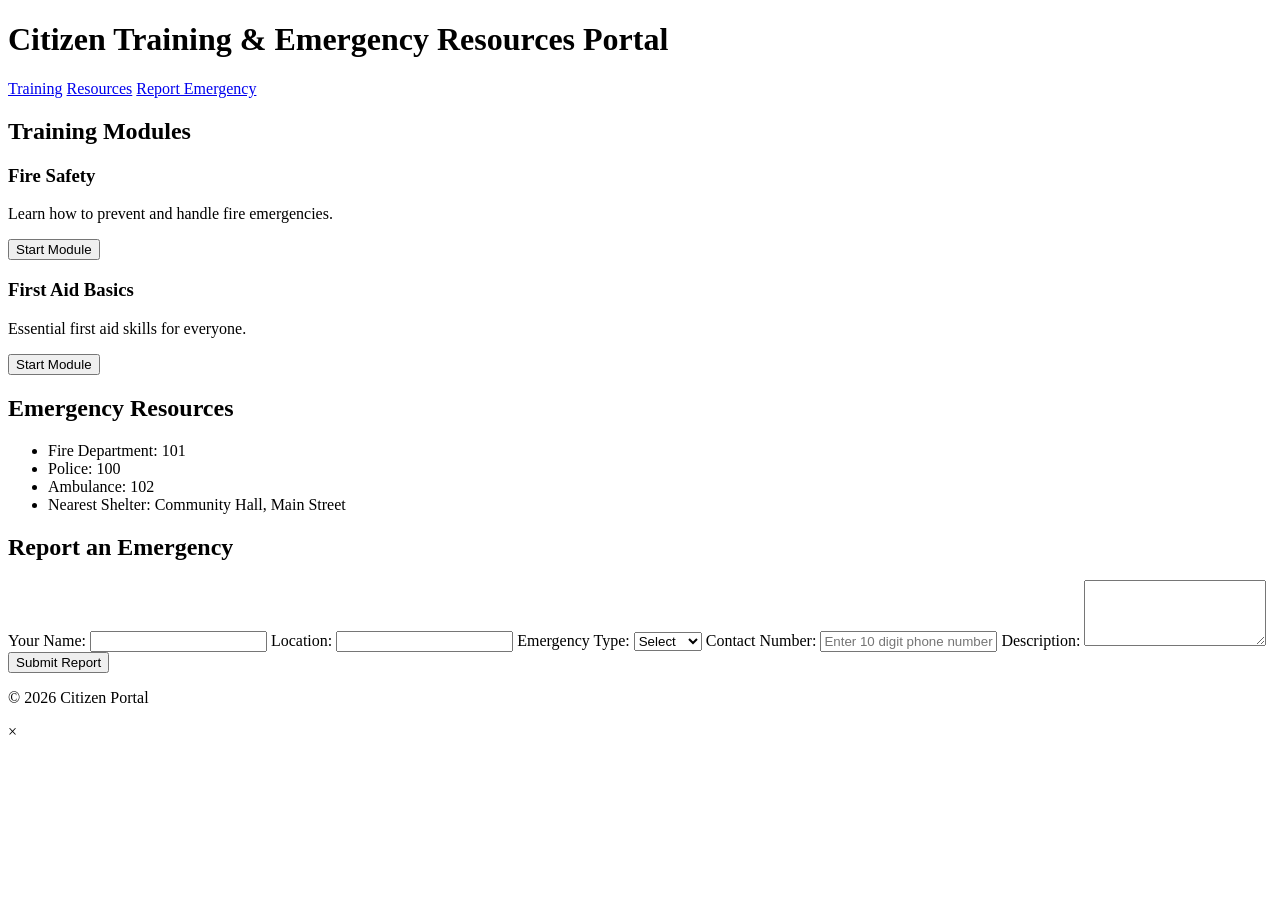
==== index.html @ 33eb18ae "Create index.html for Citizen Portal Initial creation of the Citizen Training & Emergency Portal HTM" ====
<!DOCTYPE html>
<html lang="en">
<head>
    <meta charset="UTF-8">
    <meta name="viewport" content="width=device-width, initial-scale=1.0">
    <title>Citizen Training & Emergency Portal</title>
    <link rel="stylesheet" href="style.css">
<script src="script.js"></script>
</head>
<body>
 
<header>
        <h1>Citizen Training & Emergency Resources Portal</h1>
        <nav>
            <a href="training.html">Training</a>
            <a href="#resources">Resources</a>
            <a href="#report">Report Emergency</a>
        </nav>
    </header>
 
    <main>
        <div id="trainingContent" style="display:none; margin-top:20px; padding:15px; border:1px solid #0066cc; border-radius:6px; background-color:#e6f0ff;">
    <h3 id="trainingTitle"></h3>
    <div id="trainingText"></div>
    <button onclick="closeTraining()" style="margin-top:10px;">Close</button>
</div>
        <!-- Training Section -->
        <section id="training">
            <h1>Training Modules</h1>
            <div class="module" data-title="Fire Safety">
                <h3>Fire Safety</h3>
                <p>Learn how to prevent and handle fire emergencies.</p>
                <button onclick="startTraining('Fire Safety')">Start Module</button>
            </div>
            <div class="module" data-title="First Aid Basics">
                <h3>First Aid Basics</h3>
                <p>Essential first aid skills for everyone.</p>
                <button onclick="startTraining('First Aid Basics')">Start Module</button>
            </div>
        </section>
 
        <!-- Resources Section -->
        <section id="resources">
            <h2>Emergency Resources</h2>
            <ul>
                <li>Fire Department: 101</li>
                <li>Police: 100</li>
                <li>Ambulance: 102</li>
                <li>Nearest Shelter: Community Hall, Main Street</li>
            </ul>
        </section>
 
        <!-- Report Emergency Section -->
        <section id="report">
            <h2>Report an Emergency</h2>
            <form id="reportForm">
                <label for="name">Your Name:</label>
                <input type="text" id="name" required>
               
                <label for="location">Location:</label>
                <input type="text" id="location" required>
 
                <label for="emergencyType">Emergency Type:</label>
                <select id="emergencyType" required>
                    <option value="">Select</option>
                    <option value="Fire">Fire</option>
                    <option value="Medical">Medical</option>
                    <option value="Flood">Flood</option>
                    <option value="Other">Other</option>
                </select>

                <label for="contact">Contact Number:</label>
<input 
type="tel" 
id="contact" 
required 
placeholder="Enter 10 digit phone number"
pattern="[0-9]{10}"
maxlength="10"
title="Please enter exactly 10 digits"> 
                <label for="description">Description:</label>
                <textarea id="description" rows="4" required></textarea>
 
                <button type="submit">Submit Report</button>
            </form>
            <div id="reportMessage"></div>
        </section>
    </main>
 
    <footer>
        <p>&copy; 2026 Citizen Portal</p>
    </footer>
 
    <script src="script.js"></script>
    <!-- Custom Popup Modal -->
<div id="popupModal" class="popup-modal">
    <div class="popup-content">
        <span id="popupClose" class="popup-close">&times;</span>
        <p id="popupMessage"></p>
    </div>
</div>
<div id="customPopup" style="display:none; position: fixed; top: 0; left: 0; width:100vw; height:100vh; background: rgba(0,0,0,0.4); 
    justify-content: center; align-items: center; z-index: 9999;">
  <div style="background: white; padding: 20px; border-radius: 8px; max-width: 300px; text-align: center; box-shadow: 0 0 10px #000;">
    <p style="font-size: 16px; margin-bottom: 20px;">✅ Your report has been submitted successfully!</p>
    <button onclick="closePopup()" style="padding: 8px 15px; background:#0066cc; color:#fff; border:none; border-radius: 4px; cursor:pointer;">OK</button>
  </div>
</div>
</body>
</html>
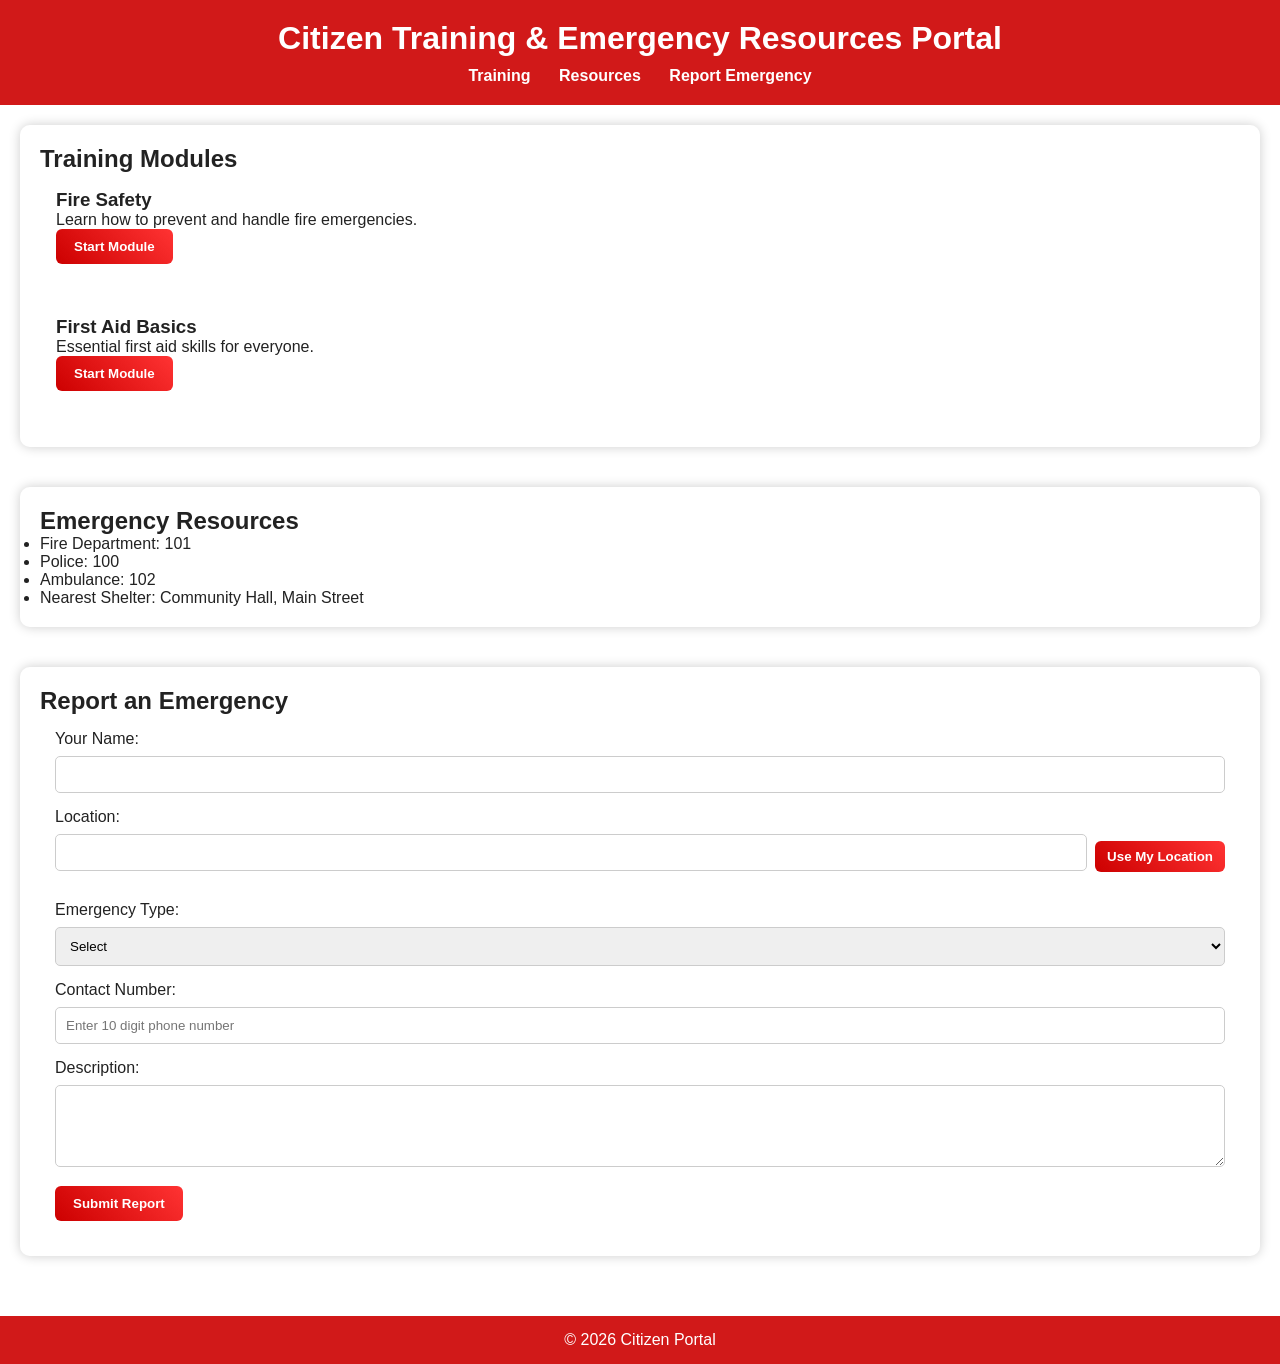
==== commit bc7016b6: "Update index.html" ====
--- a/index.html
+++ b/index.html
@@ -57,8 +57,11 @@
                 <label for="name">Your Name:</label>
                 <input type="text" id="name" required>
                
-                <label for="location">Location:</label>
-                <input type="text" id="location" required>
+             <label for="location">Location:</label>
+<div style="display: flex; gap: 8px; align-items: center; margin-bottom: 15px;">
+  <input type="text" id="location" required style="flex: 1;">
+  <button type="button" onclick="getLocation()" style="padding: 8px 12px; cursor: pointer;">Use My Location</button>
+</div>
  
                 <label for="emergencyType">Emergency Type:</label>
                 <select id="emergencyType" required>
--- a/style.css
+++ b/style.css
@@ -0,0 +1,184 @@
+/* Reset default styles */
+* {
+    margin: 0;
+    padding: 0;
+    box-sizing: border-box;
+}
+
+/* Body Background Image */
+body {
+    font-family: Arial, sans-serif;
+    color: #222;
+    background: url('https://i.natgeofe.com/n/79dd0b3b-0038-4d3c-a947-a8e3a0ecb9d5/52801.jpg') no-repeat center center/cover;
+    min-height: 100vh;
+}
+
+/* Header */
+header {
+    background: rgba(204,0,0,0.9);
+    color: white;
+    padding: 20px;
+    text-align: center;
+}
+
+header h1 {
+    margin-bottom: 10px;
+}
+
+/* Navigation */
+header nav a {
+    color: white;
+    margin: 0 12px;
+    text-decoration: none;
+    font-weight: bold;
+}
+
+header nav a:hover {
+    text-decoration: underline;
+}
+
+/* Main layout */
+main {
+    padding: 20px;
+}
+
+/* Transparent sections */
+section {
+    margin-bottom: 40px;
+    padding: 20px;
+    background: rgba(255,255,255,0.35); /* very transparent */
+    backdrop-filter: blur(1px);
+    border-radius: 10px;
+    box-shadow: 0 0 12px rgba(0,0,0,0.2);
+}
+
+/* Training modules */
+.module {
+    margin-bottom: 20px;
+    padding: 15px;
+    border-radius: 8px;
+    border: 1px solid rgba(255,255,255,0.5);
+    background: rgba(255,255,255,0.2); /* transparent */
+}
+
+/* Buttons */
+button {
+    background: linear-gradient(45deg,#cc0000,#ff3333);
+    color: white;
+    border: none;
+    padding: 10px 18px;
+    cursor: pointer;
+    border-radius: 6px;
+    font-weight: bold;
+    transition: 0.3s;
+}
+
+button:hover {
+    transform: scale(1.05);
+    background: linear-gradient(45deg,#990000,#cc0000);
+}
+
+/* Form styling */
+form {
+    background: rgba(255,255,255,0.2);
+    padding: 15px;
+    border-radius: 8px;
+}
+
+form input,
+form select,
+form textarea {
+    width: 100%;
+    padding: 10px;
+    margin: 8px 0 15px 0;
+    border-radius: 5px;
+    border: 1px solid #ccc;
+}
+
+/* Footer */
+footer {
+    text-align: center;
+    padding: 15px;
+    background: rgba(204,0,0,0.9);
+    color: white;
+}
+
+/* Popup Modal */
+.popup-modal {
+    display: none;
+    position: fixed;
+    z-index: 1000;
+    left: 0;
+    top: 0;
+    width: 100%;
+    height: 100%;
+}
+
+/* Popup content */
+.popup-content {
+    background-color: white;
+    margin: 15% auto;
+    padding: 20px;
+    border: 2px solid #cc0000;
+    border-radius: 10px;
+    width: 90%;
+    max-width: 400px;
+    text-align: center;
+}
+
+/* Popup close button */
+.popup-close {
+    color: #cc0000;
+    float: right;
+    font-size: 24px;
+    font-weight: bold;
+    cursor: pointer;
+}
+
+.popup-close:hover {
+    color: #004999;
+}
+
+/* Custom popup */
+#customPopup {
+    display: none;
+    position: fixed;
+    top: 0;
+    left: 0;
+    width:100vw;
+    height:100vh;
+    background: rgba(0,0,0,0.5);
+    justify-content: center;
+    align-items: center;
+    z-index: 9999;
+}
+
+#customPopup div {
+    background: #a6f3f5;
+    padding: 20px;
+    border-radius: 10px;
+    max-width: 320px;
+    text-align: center;
+    box-shadow: 0 0 15px black;
+}
+
+/* Responsive design */
+@media (max-width: 768px) {
+
+    header h1 {
+        font-size: 1.5rem;
+    }
+
+    header nav a {
+        display: block;
+        margin: 6px 0;
+    }
+
+    section {
+        padding: 15px;
+    }
+
+    button {
+        width: 100%;
+    }
+}
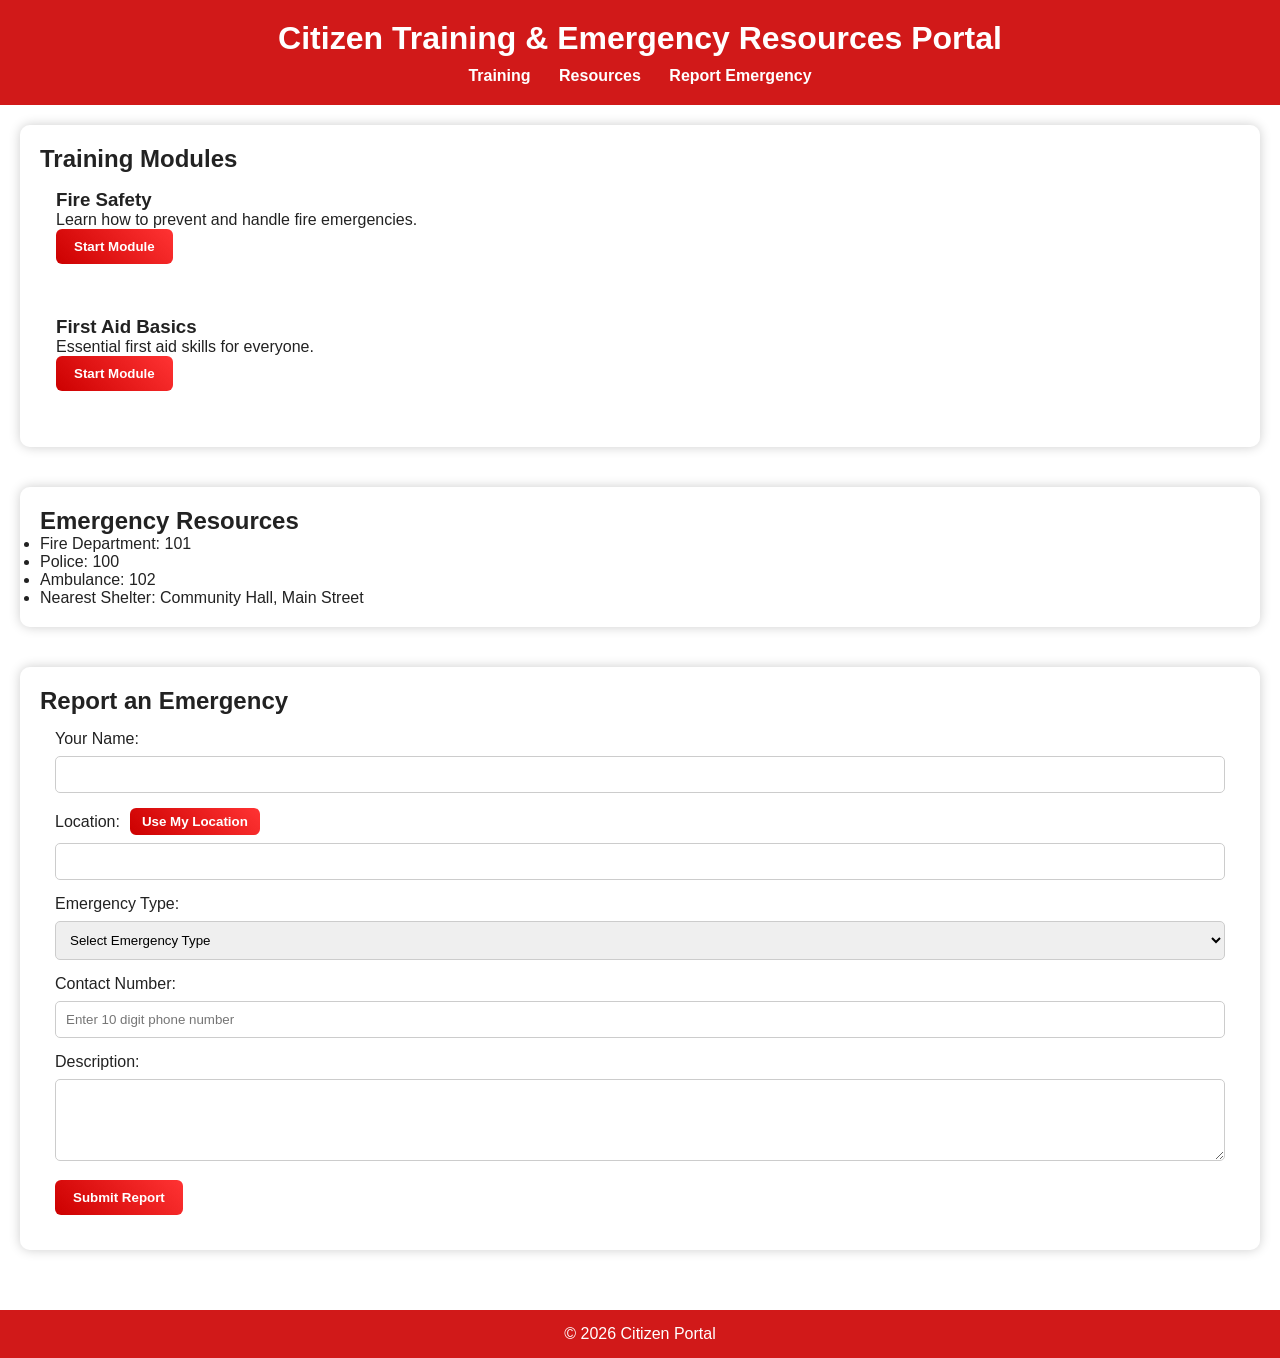
==== commit ae69bb6d: "Refactor location input and emergency type options" ====
--- a/index.html
+++ b/index.html
@@ -57,20 +57,52 @@
                 <label for="name">Your Name:</label>
                 <input type="text" id="name" required>
                
-             <label for="location">Location:</label>
-<div style="display: flex; gap: 8px; align-items: center; margin-bottom: 15px;">
-  <input type="text" id="location" required style="flex: 1;">
-  <button type="button" onclick="getLocation()" style="padding: 8px 12px; cursor: pointer;">Use My Location</button>
-</div>
+            <label for="location" style="display:flex; align-items:center; gap:10px;">
+  Location:
+  <button type="button" onclick="getLocation()" style="padding:6px 12px; cursor:pointer;">
+    Use My Location
+  </button>
+</label>
+
+<input type="text" id="location" required style="margin-bottom:15px;">
  
                 <label for="emergencyType">Emergency Type:</label>
                 <select id="emergencyType" required>
-                    <option value="">Select</option>
-                    <option value="Fire">Fire</option>
-                    <option value="Medical">Medical</option>
-                    <option value="Flood">Flood</option>
-                    <option value="Other">Other</option>
-                </select>
+    <option value="">Select Emergency Type</option>
+
+    <option value="Fire">Fire</option>
+    <option value="Forest Fire">Forest Fire</option>
+    <option value="Gas Leak">Gas Leak</option>
+    <option value="Explosion">Explosion</option>
+
+    <option value="Medical Emergency">Medical Emergency</option>
+    <option value="Heart Attack">Heart Attack</option>
+    <option value="Injury">Serious Injury</option>
+    <option value="Poisoning">Poisoning</option>
+
+    <option value="Flood">Flood</option>
+    <option value="Earthquake">Earthquake</option>
+    <option value="Cyclone">Cyclone / Storm</option>
+    <option value="Landslide">Landslide</option>
+    <option value="Tsunami">Tsunami</option>
+    <option value="Drought">Drought</option>
+
+    <option value="Road Accident">Road Accident</option>
+    <option value="Train Accident">Train Accident</option>
+    <option value="Aircraft Accident">Aircraft Accident</option>
+
+    <option value="Building Collapse">Building Collapse</option>
+    <option value="Bridge Collapse">Bridge Collapse</option>
+
+    <option value="Power Failure">Power Failure</option>
+    <option value="Water Supply Issue">Water Supply Issue</option>
+
+    <option value="Animal Attack">Animal Attack</option>
+    <option value="Missing Person">Missing Person</option>
+    <option value="Crime / Theft">Crime / Theft</option>
+
+    <option value="Other">Other</option>
+</select>
 
                 <label for="contact">Contact Number:</label>
 <input 
--- a/style.css
+++ b/style.css
@@ -182,3 +182,5 @@
         width: 100%;
     }
 }
+
+
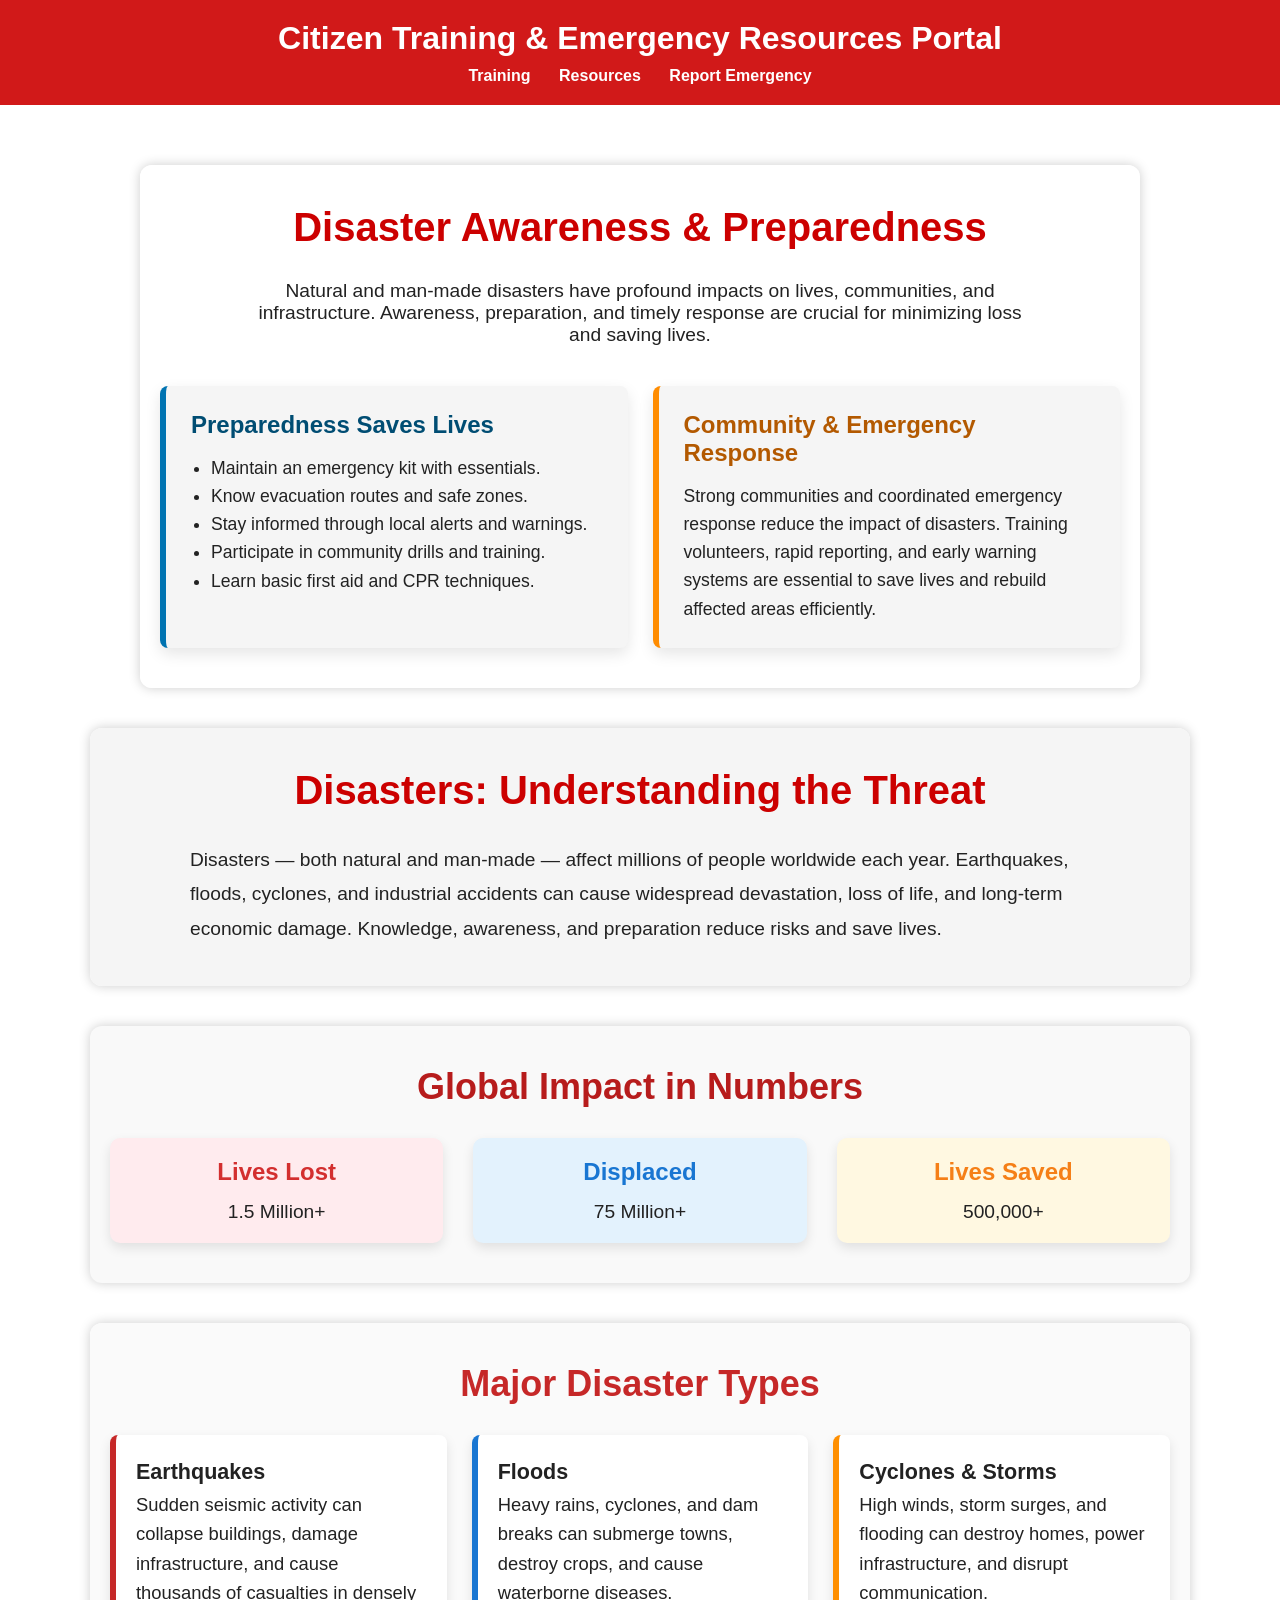
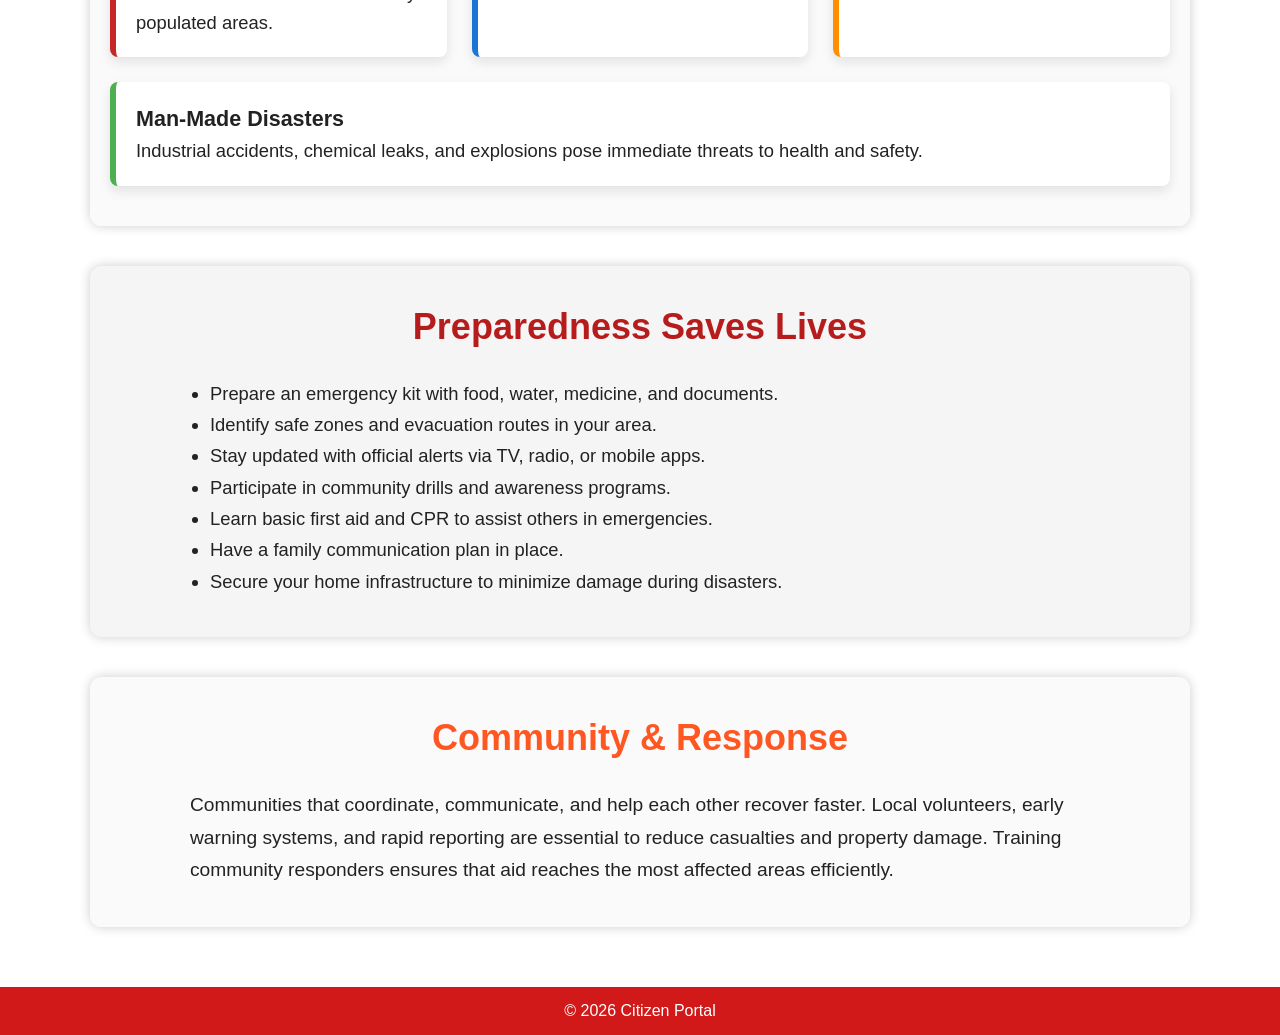
==== commit 466aab90: "Update index.html" ====
--- a/index.html
+++ b/index.html
@@ -13,9 +13,8 @@
         <h1>Citizen Training & Emergency Resources Portal</h1>
         <nav>
             <a href="training.html">Training</a>
-            <a href="#resources">Resources</a>
-            <a href="#report">Report Emergency</a>
-        </nav>
+            <a href="resources.html">Resources</a>
+            <a href="reportemergency.html">Report Emergency</a>        </nav>
     </header>
  
     <main>
@@ -24,102 +23,121 @@
     <div id="trainingText"></div>
     <button onclick="closeTraining()" style="margin-top:10px;">Close</button>
 </div>
-        <!-- Training Section -->
-        <section id="training">
-            <h1>Training Modules</h1>
-            <div class="module" data-title="Fire Safety">
-                <h3>Fire Safety</h3>
-                <p>Learn how to prevent and handle fire emergencies.</p>
-                <button onclick="startTraining('Fire Safety')">Start Module</button>
-            </div>
-            <div class="module" data-title="First Aid Basics">
-                <h3>First Aid Basics</h3>
-                <p>Essential first aid skills for everyone.</p>
-                <button onclick="startTraining('First Aid Basics')">Start Module</button>
-            </div>
-        </section>
- 
-        <!-- Resources Section -->
-        <section id="resources">
-            <h2>Emergency Resources</h2>
-            <ul>
-                <li>Fire Department: 101</li>
-                <li>Police: 100</li>
-                <li>Ambulance: 102</li>
-                <li>Nearest Shelter: Community Hall, Main Street</li>
-            </ul>
-        </section>
- 
-        <!-- Report Emergency Section -->
-        <section id="report">
-            <h2>Report an Emergency</h2>
-            <form id="reportForm">
-                <label for="name">Your Name:</label>
-                <input type="text" id="name" required>
-               
-            <label for="location" style="display:flex; align-items:center; gap:10px;">
-  Location:
-  <button type="button" onclick="getLocation()" style="padding:6px 12px; cursor:pointer;">
-    Use My Location
-  </button>
-</label>
+    <section style="background: rgba(255, 255, 255, 0.9); padding: 40px 20px; margin: 40px auto; max-width: 1000px; border-radius: 12px; font-family: 'Segoe UI', Tahoma, Geneva, Verdana, sans-serif; color: #222;">
+  <h2 style="text-align: center; color: #cc0000; font-size: 2.5rem; margin-bottom: 30px;">Disaster Awareness & Preparedness</h2>
+  <p style="text-align: center; font-size: 1.2rem; max-width: 800px; margin: 0 auto 40px;">
+    Natural and man-made disasters have profound impacts on lives, communities, and infrastructure. Awareness, preparation, and timely response are crucial for minimizing loss and saving lives.
+  </p>
 
-<input type="text" id="location" required style="margin-bottom:15px;">
- 
-                <label for="emergencyType">Emergency Type:</label>
-                <select id="emergencyType" required>
-    <option value="">Select Emergency Type</option>
+  <div style="display: flex; flex-wrap: wrap; justify-content: center; gap: 25px;">
 
-    <option value="Fire">Fire</option>
-    <option value="Forest Fire">Forest Fire</option>
-    <option value="Gas Leak">Gas Leak</option>
-    <option value="Explosion">Explosion</option>
+    <!-- Disaster Impact Box -->
+   
 
-    <option value="Medical Emergency">Medical Emergency</option>
-    <option value="Heart Attack">Heart Attack</option>
-    <option value="Injury">Serious Injury</option>
-    <option value="Poisoning">Poisoning</option>
+    <!-- Preparedness Box -->
+    <div style="flex: 1 1 300px; min-width: 280px; background: #f5f5f5; border-left: 6px solid #0073b1; padding: 25px; border-radius: 8px; box-shadow: 0 6px 15px rgba(0,0,0,0.1); transition: transform 0.3s ease;">
+      <h3 style="font-size: 1.5rem; color: #004d73; margin-bottom: 15px;">Preparedness Saves Lives</h3>
+      <ul style="font-size: 1.1rem; line-height: 1.6; padding-left: 20px;">
+        <li>Maintain an emergency kit with essentials.</li>
+        <li>Know evacuation routes and safe zones.</li>
+        <li>Stay informed through local alerts and warnings.</li>
+        <li>Participate in community drills and training.</li>
+        <li>Learn basic first aid and CPR techniques.</li>
+      </ul>
+    </div>
 
-    <option value="Flood">Flood</option>
-    <option value="Earthquake">Earthquake</option>
-    <option value="Cyclone">Cyclone / Storm</option>
-    <option value="Landslide">Landslide</option>
-    <option value="Tsunami">Tsunami</option>
-    <option value="Drought">Drought</option>
+    <!-- Community & Response Box -->
+    <div style="flex: 1 1 300px; min-width: 280px; background: #f5f5f5; border-left: 6px solid #ff8c00; padding: 25px; border-radius: 8px; box-shadow: 0 6px 15px rgba(0,0,0,0.1); transition: transform 0.3s ease;">
+      <h3 style="font-size: 1.5rem; color: #b35900; margin-bottom: 15px;">Community & Emergency Response</h3>
+      <p style="font-size: 1.1rem; line-height: 1.6;">
+        Strong communities and coordinated emergency response reduce the impact of disasters. Training volunteers, rapid reporting, and early warning systems are essential to save lives and rebuild affected areas efficiently.
+      </p>
+    </div>
 
-    <option value="Road Accident">Road Accident</option>
-    <option value="Train Accident">Train Accident</option>
-    <option value="Aircraft Accident">Aircraft Accident</option>
+  </div>
+</section>
 
-    <option value="Building Collapse">Building Collapse</option>
-    <option value="Bridge Collapse">Bridge Collapse</option>
+<style>
+  section div:hover {
+    transform: translateY(-5px) scale(1.02);
+  }
 
-    <option value="Power Failure">Power Failure</option>
-    <option value="Water Supply Issue">Water Supply Issue</option>
+  /* Serious fade-up animation */
+  @keyframes seriousFadeUp {
+    0% { opacity: 0; transform: translateY(20px); }
+    100% { opacity: 1; transform: translateY(0); }
+  }
+  section {
+    animation: seriousFadeUp 1s ease forwards;
+  }
+</style>
+<section style="background: rgba(245,245,245,0.95); padding: 40px 20px; margin: 40px auto; max-width: 1100px; border-radius: 12px;">
+  <h2 style="color:#cc0000; font-size:2.5rem; text-align:center; margin-bottom:30px;">Disasters: Understanding the Threat</h2>
+  <p style="font-size:1.2rem; line-height:1.8; max-width:900px; margin:0 auto;">
+    Disasters — both natural and man-made — affect millions of people worldwide each year. Earthquakes, floods, cyclones, and industrial accidents can cause widespread devastation, loss of life, and long-term economic damage. Knowledge, awareness, and preparation reduce risks and save lives.
+  </p>
+</section><section style="background: #f9f9f9; padding:40px 20px; margin:40px auto; max-width:1100px; border-radius:12px;">
+  <h2 style="color:#b71c1c; text-align:center; font-size:2.25rem; margin-bottom:30px;">Global Impact in Numbers</h2>
+  <div style="display:flex; flex-wrap:wrap; justify-content:space-around; gap:30px; text-align:center;">
 
-    <option value="Animal Attack">Animal Attack</option>
-    <option value="Missing Person">Missing Person</option>
-    <option value="Crime / Theft">Crime / Theft</option>
+    <div style="flex:1 1 250px; min-width:200px; padding:20px; border-radius:10px; background:#ffebee; box-shadow:0 5px 12px rgba(0,0,0,0.1);">
+      <h3 style="color:#d32f2f; font-size:1.5rem; margin-bottom:15px;">Lives Lost</h3>
+      <p style="font-size:1.2rem;">1.5 Million+</p>
+    </div>
 
-    <option value="Other">Other</option>
-</select>
+    <div style="flex:1 1 250px; min-width:200px; padding:20px; border-radius:10px; background:#e3f2fd; box-shadow:0 5px 12px rgba(0,0,0,0.1);">
+      <h3 style="color:#1976d2; font-size:1.5rem; margin-bottom:15px;">Displaced</h3>
+      <p style="font-size:1.2rem;">75 Million+</p>
+    </div>
 
-                <label for="contact">Contact Number:</label>
-<input 
-type="tel" 
-id="contact" 
-required 
-placeholder="Enter 10 digit phone number"
-pattern="[0-9]{10}"
-maxlength="10"
-title="Please enter exactly 10 digits"> 
-                <label for="description">Description:</label>
-                <textarea id="description" rows="4" required></textarea>
- 
-                <button type="submit">Submit Report</button>
-            </form>
-            <div id="reportMessage"></div>
-        </section>
+    <div style="flex:1 1 250px; min-width:200px; padding:20px; border-radius:10px; background:#fff8e1; box-shadow:0 5px 12px rgba(0,0,0,0.1);">
+      <h3 style="color:#f57f17; font-size:1.5rem; margin-bottom:15px;">Lives Saved</h3>
+      <p style="font-size:1.2rem;">500,000+</p>
+    </div>
+
+  </div>
+</section><section style="background: rgba(250,250,250,0.95); padding:40px 20px; margin:40px auto; max-width:1100px; border-radius:12px;">
+  <h2 style="color:#c62828; text-align:center; font-size:2.25rem; margin-bottom:30px;">Major Disaster Types</h2>
+  <div style="display:flex; flex-wrap:wrap; gap:25px; justify-content:center; font-size:1.15rem; line-height:1.6;">
+
+    <div style="flex:1 1 280px; min-width:250px; padding:20px; border-left:6px solid #c62828; background:#fff; border-radius:8px; box-shadow:0 5px 12px rgba(0,0,0,0.1);">
+      <h3>Earthquakes</h3>
+      <p>Sudden seismic activity can collapse buildings, damage infrastructure, and cause thousands of casualties in densely populated areas.</p>
+    </div>
+
+    <div style="flex:1 1 280px; min-width:250px; padding:20px; border-left:6px solid #1976d2; background:#fff; border-radius:8px; box-shadow:0 5px 12px rgba(0,0,0,0.1);">
+      <h3>Floods</h3>
+      <p>Heavy rains, cyclones, and dam breaks can submerge towns, destroy crops, and cause waterborne diseases.</p>
+    </div>
+
+    <div style="flex:1 1 280px; min-width:250px; padding:20px; border-left:6px solid #ff8f00; background:#fff; border-radius:8px; box-shadow:0 5px 12px rgba(0,0,0,0.1);">
+      <h3>Cyclones & Storms</h3>
+      <p>High winds, storm surges, and flooding can destroy homes, power infrastructure, and disrupt communication.</p>
+    </div>
+
+    <div style="flex:1 1 280px; min-width:250px; padding:20px; border-left:6px solid #4caf50; background:#fff; border-radius:8px; box-shadow:0 5px 12px rgba(0,0,0,0.1);">
+      <h3>Man-Made Disasters</h3>
+      <p>Industrial accidents, chemical leaks, and explosions pose immediate threats to health and safety.</p>
+    </div>
+
+  </div>
+</section><section style="background:#f5f5f5; padding:40px 20px; margin:40px auto; max-width:1100px; border-radius:12px;">
+  <h2 style="color:#b71c1c; text-align:center; font-size:2.25rem; margin-bottom:30px;">Preparedness Saves Lives</h2>
+  <ul style="max-width:900px; margin:0 auto; font-size:1.15rem; line-height:1.7; padding-left: 20px;">
+    <li>Prepare an emergency kit with food, water, medicine, and documents.</li>
+    <li>Identify safe zones and evacuation routes in your area.</li>
+    <li>Stay updated with official alerts via TV, radio, or mobile apps.</li>
+    <li>Participate in community drills and awareness programs.</li>
+    <li>Learn basic first aid and CPR to assist others in emergencies.</li>
+    <li>Have a family communication plan in place.</li>
+    <li>Secure your home infrastructure to minimize damage during disasters.</li>
+  </ul>
+</section><section style="background: rgba(250,250,250,0.95); padding:40px 20px; margin:40px auto; max-width:1100px; border-radius:12px;">
+  <h2 style="color:#ff5722; text-align:center; font-size:2.25rem; margin-bottom:30px;">Community & Response</h2>
+  <p style="font-size:1.2rem; line-height:1.7; max-width:900px; margin:0 auto;">
+    Communities that coordinate, communicate, and help each other recover faster. Local volunteers, early warning systems, and rapid reporting are essential to reduce casualties and property damage. Training community responders ensures that aid reaches the most affected areas efficiently.
+  </p>
+</section>
     </main>
  
     <footer>
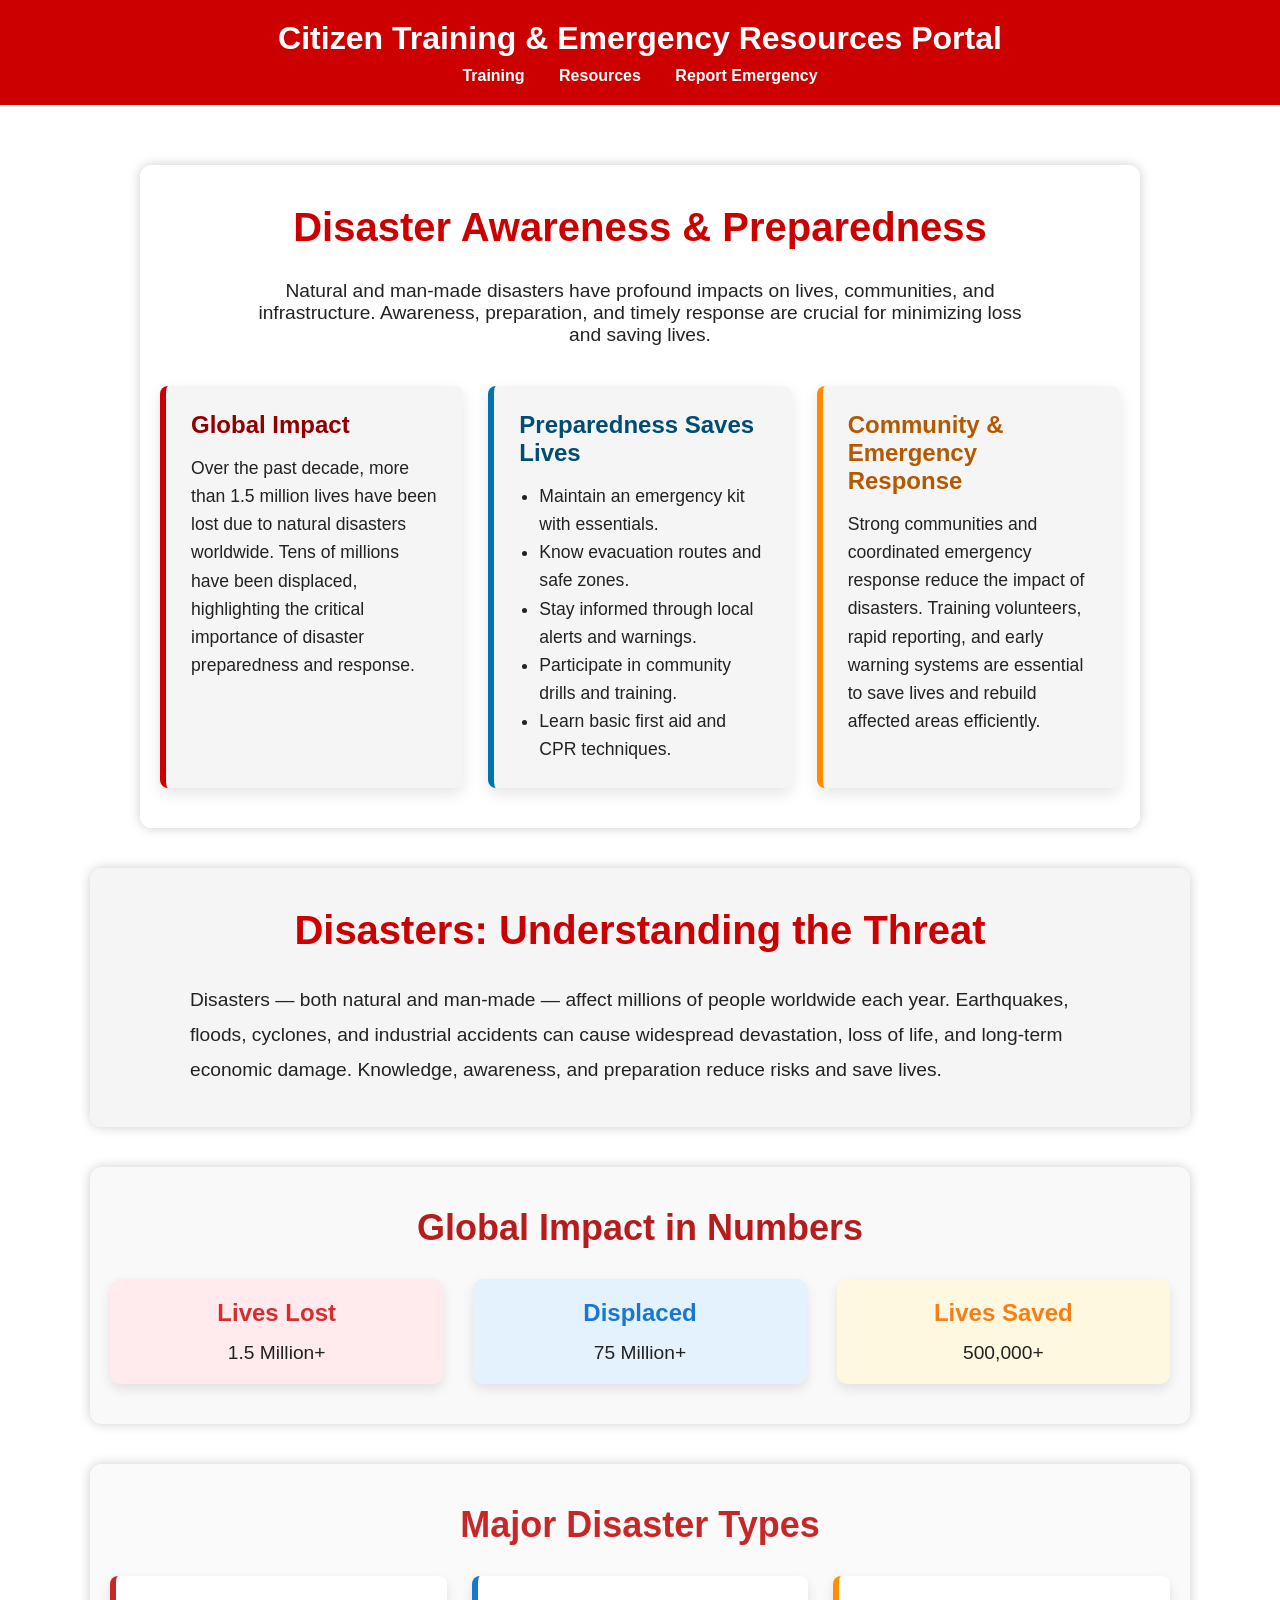
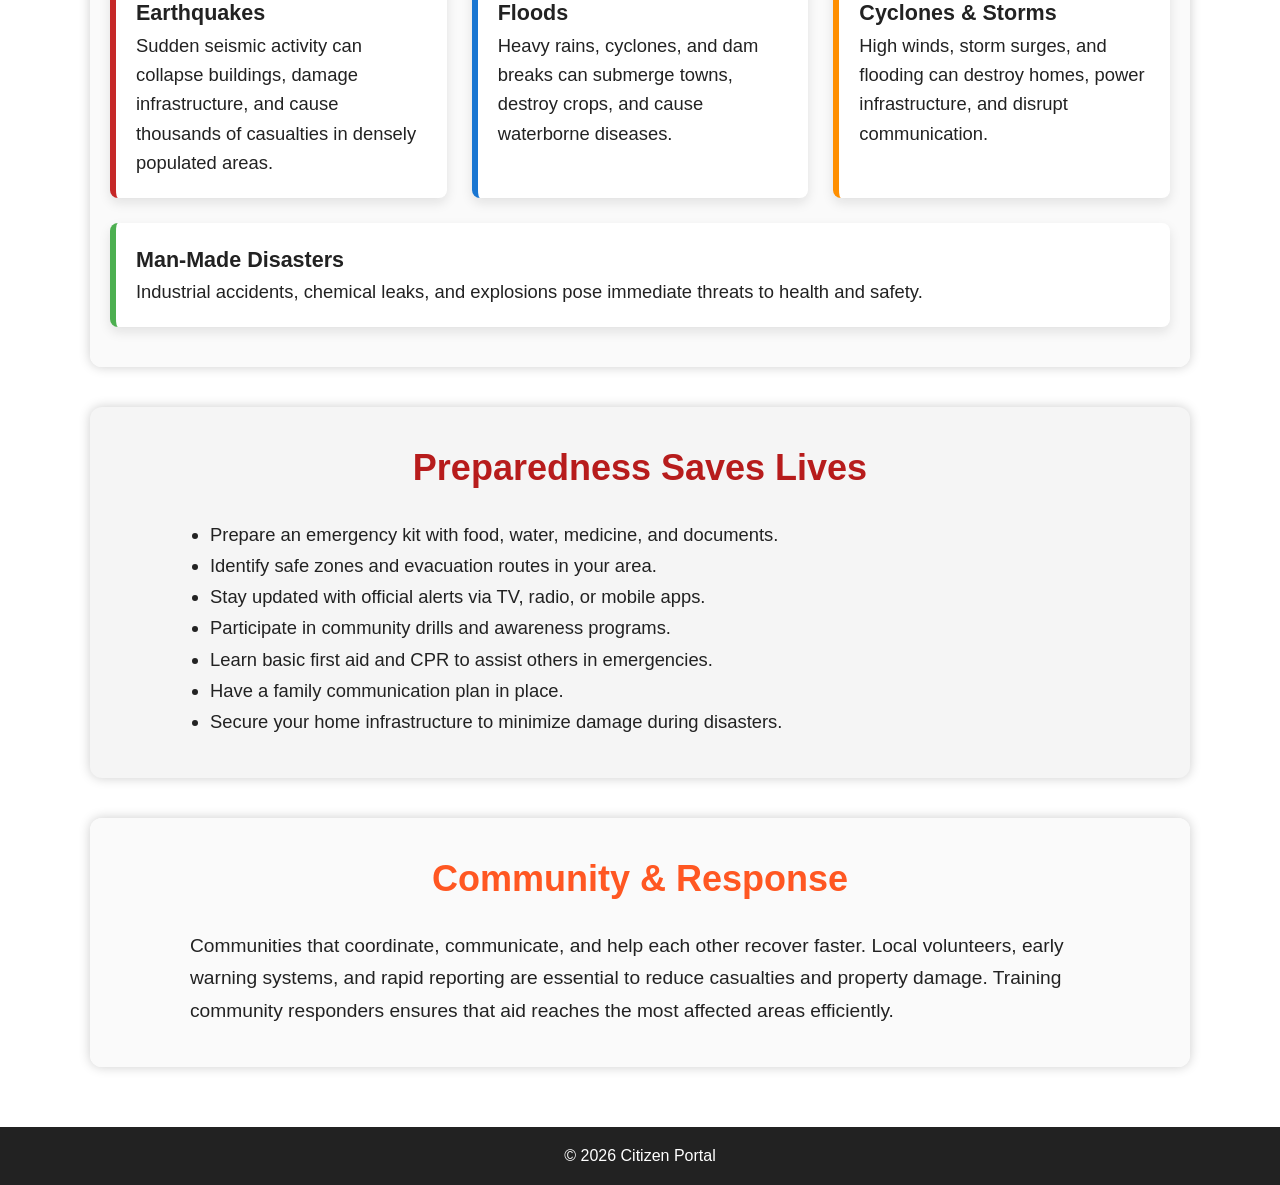
==== commit bf15192a: "Refactor index.html for improved structure and styles" ====
--- a/index.html
+++ b/index.html
@@ -1,163 +1,166 @@
 <!DOCTYPE html>
 <html lang="en">
 <head>
-    <meta charset="UTF-8">
-    <meta name="viewport" content="width=device-width, initial-scale=1.0">
-    <title>Citizen Training & Emergency Portal</title>
-    <link rel="stylesheet" href="style.css">
-<script src="script.js"></script>
+<meta charset="UTF-8">
+<meta name="viewport" content="width=device-width, initial-scale=1.0">
+<title>Citizen Training & Emergency Portal</title>
+<link rel="stylesheet" href="style.css">
+<style>
+/* Hover effect for boxes */
+section div:hover {
+    transform: translateY(-5px) scale(1.02);
+}
+
+/* Fade-up animation */
+@keyframes seriousFadeUp {
+    0% { opacity: 0; transform: translateY(20px); }
+    100% { opacity: 1; transform: translateY(0); }
+}
+
+section {
+    animation: seriousFadeUp 1s ease forwards;
+}
+</style>
 </head>
 <body>
- 
-<header>
-        <h1>Citizen Training & Emergency Resources Portal</h1>
-        <nav>
-            <a href="training.html">Training</a>
-            <a href="resources.html">Resources</a>
-            <a href="reportemergency.html">Report Emergency</a>        </nav>
-    </header>
- 
-    <main>
-        <div id="trainingContent" style="display:none; margin-top:20px; padding:15px; border:1px solid #0066cc; border-radius:6px; background-color:#e6f0ff;">
-    <h3 id="trainingTitle"></h3>
-    <div id="trainingText"></div>
-    <button onclick="closeTraining()" style="margin-top:10px;">Close</button>
+
+<header style="background:#cc0000; color:#fff; padding:20px 0; text-align:center;">    <h1>Citizen Training & Emergency Resources Portal</h1>
+    <nav style="margin-top:10px;">
+        <a href="training.html" style="color:#fff; margin:0 15px; text-decoration:none;">Training</a>
+        <a href="resources.html" style="color:#fff; margin:0 15px; text-decoration:none;">Resources</a>
+        <a href="reportemergency.html" style="color:#fff; margin:0 15px; text-decoration:none;">Report Emergency</a>
+    </nav>
+</header>
+
+<main>
+
+<!-- Disaster Awareness -->
+<section style="background: rgba(255, 255, 255, 0.9); padding:40px 20px; margin:40px auto; max-width:1000px; border-radius:12px;">
+<h2 style="text-align:center; color:#cc0000; font-size:2.5rem; margin-bottom:30px;">Disaster Awareness & Preparedness</h2>
+<p style="text-align:center; font-size:1.2rem; max-width:800px; margin:0 auto 40px;">
+Natural and man-made disasters have profound impacts on lives, communities, and infrastructure. Awareness, preparation, and timely response are crucial for minimizing loss and saving lives.
+</p>
+
+<div style="display:flex; flex-wrap:wrap; justify-content:center; gap:25px;">
+
+<!-- Global Impact Box -->
+<div style="flex:1 1 300px; min-width:280px; background:#f5f5f5; border-left:6px solid #cc0000; padding:25px; border-radius:8px; box-shadow:0 6px 15px rgba(0,0,0,0.1);">
+<h3 style="font-size:1.5rem; color:#900000; margin-bottom:15px;">Global Impact</h3>
+<p style="font-size:1.1rem; line-height:1.6;">
+Over the past decade, more than 1.5 million lives have been lost due to natural disasters worldwide. Tens of millions have been displaced, highlighting the critical importance of disaster preparedness and response.
+</p>
 </div>
-    <section style="background: rgba(255, 255, 255, 0.9); padding: 40px 20px; margin: 40px auto; max-width: 1000px; border-radius: 12px; font-family: 'Segoe UI', Tahoma, Geneva, Verdana, sans-serif; color: #222;">
-  <h2 style="text-align: center; color: #cc0000; font-size: 2.5rem; margin-bottom: 30px;">Disaster Awareness & Preparedness</h2>
-  <p style="text-align: center; font-size: 1.2rem; max-width: 800px; margin: 0 auto 40px;">
-    Natural and man-made disasters have profound impacts on lives, communities, and infrastructure. Awareness, preparation, and timely response are crucial for minimizing loss and saving lives.
-  </p>
 
-  <div style="display: flex; flex-wrap: wrap; justify-content: center; gap: 25px;">
+<!-- Preparedness Box -->
+<div style="flex:1 1 300px; min-width:280px; background:#f5f5f5; border-left:6px solid #0073b1; padding:25px; border-radius:8px; box-shadow:0 6px 15px rgba(0,0,0,0.1);">
+<h3 style="font-size:1.5rem; color:#004d73; margin-bottom:15px;">Preparedness Saves Lives</h3>
+<ul style="font-size:1.1rem; line-height:1.6; padding-left:20px;">
+<li>Maintain an emergency kit with essentials.</li>
+<li>Know evacuation routes and safe zones.</li>
+<li>Stay informed through local alerts and warnings.</li>
+<li>Participate in community drills and training.</li>
+<li>Learn basic first aid and CPR techniques.</li>
+</ul>
+</div>
 
-    <!-- Disaster Impact Box -->
-   
+<!-- Community & Response Box -->
+<div style="flex:1 1 300px; min-width:280px; background:#f5f5f5; border-left:6px solid #ff8c00; padding:25px; border-radius:8px; box-shadow:0 6px 15px rgba(0,0,0,0.1);">
+<h3 style="font-size:1.5rem; color:#b35900; margin-bottom:15px;">Community & Emergency Response</h3>
+<p style="font-size:1.1rem; line-height:1.6;">
+Strong communities and coordinated emergency response reduce the impact of disasters. Training volunteers, rapid reporting, and early warning systems are essential to save lives and rebuild affected areas efficiently.
+</p>
+</div>
 
-    <!-- Preparedness Box -->
-    <div style="flex: 1 1 300px; min-width: 280px; background: #f5f5f5; border-left: 6px solid #0073b1; padding: 25px; border-radius: 8px; box-shadow: 0 6px 15px rgba(0,0,0,0.1); transition: transform 0.3s ease;">
-      <h3 style="font-size: 1.5rem; color: #004d73; margin-bottom: 15px;">Preparedness Saves Lives</h3>
-      <ul style="font-size: 1.1rem; line-height: 1.6; padding-left: 20px;">
-        <li>Maintain an emergency kit with essentials.</li>
-        <li>Know evacuation routes and safe zones.</li>
-        <li>Stay informed through local alerts and warnings.</li>
-        <li>Participate in community drills and training.</li>
-        <li>Learn basic first aid and CPR techniques.</li>
-      </ul>
-    </div>
-
-    <!-- Community & Response Box -->
-    <div style="flex: 1 1 300px; min-width: 280px; background: #f5f5f5; border-left: 6px solid #ff8c00; padding: 25px; border-radius: 8px; box-shadow: 0 6px 15px rgba(0,0,0,0.1); transition: transform 0.3s ease;">
-      <h3 style="font-size: 1.5rem; color: #b35900; margin-bottom: 15px;">Community & Emergency Response</h3>
-      <p style="font-size: 1.1rem; line-height: 1.6;">
-        Strong communities and coordinated emergency response reduce the impact of disasters. Training volunteers, rapid reporting, and early warning systems are essential to save lives and rebuild affected areas efficiently.
-      </p>
-    </div>
-
-  </div>
+</div>
 </section>
 
-<style>
-  section div:hover {
-    transform: translateY(-5px) scale(1.02);
-  }
+<!-- Disasters Overview -->
+<section style="background: rgba(245,245,245,0.95); padding:40px 20px; margin:40px auto; max-width:1100px; border-radius:12px;">
+<h2 style="color:#cc0000; font-size:2.5rem; text-align:center; margin-bottom:30px;">Disasters: Understanding the Threat</h2>
+<p style="font-size:1.2rem; line-height:1.8; max-width:900px; margin:0 auto;">
+Disasters — both natural and man-made — affect millions of people worldwide each year. Earthquakes, floods, cyclones, and industrial accidents can cause widespread devastation, loss of life, and long-term economic damage. Knowledge, awareness, and preparation reduce risks and save lives.
+</p>
+</section>
 
-  /* Serious fade-up animation */
-  @keyframes seriousFadeUp {
-    0% { opacity: 0; transform: translateY(20px); }
-    100% { opacity: 1; transform: translateY(0); }
-  }
-  section {
-    animation: seriousFadeUp 1s ease forwards;
-  }
-</style>
-<section style="background: rgba(245,245,245,0.95); padding: 40px 20px; margin: 40px auto; max-width: 1100px; border-radius: 12px;">
-  <h2 style="color:#cc0000; font-size:2.5rem; text-align:center; margin-bottom:30px;">Disasters: Understanding the Threat</h2>
-  <p style="font-size:1.2rem; line-height:1.8; max-width:900px; margin:0 auto;">
-    Disasters — both natural and man-made — affect millions of people worldwide each year. Earthquakes, floods, cyclones, and industrial accidents can cause widespread devastation, loss of life, and long-term economic damage. Knowledge, awareness, and preparation reduce risks and save lives.
-  </p>
-</section><section style="background: #f9f9f9; padding:40px 20px; margin:40px auto; max-width:1100px; border-radius:12px;">
-  <h2 style="color:#b71c1c; text-align:center; font-size:2.25rem; margin-bottom:30px;">Global Impact in Numbers</h2>
-  <div style="display:flex; flex-wrap:wrap; justify-content:space-around; gap:30px; text-align:center;">
+<!-- Global Impact Numbers -->
+<section style="background:#f9f9f9; padding:40px 20px; margin:40px auto; max-width:1100px; border-radius:12px;">
+<h2 style="color:#b71c1c; text-align:center; font-size:2.25rem; margin-bottom:30px;">Global Impact in Numbers</h2>
+<div style="display:flex; flex-wrap:wrap; justify-content:space-around; gap:30px; text-align:center;">
 
-    <div style="flex:1 1 250px; min-width:200px; padding:20px; border-radius:10px; background:#ffebee; box-shadow:0 5px 12px rgba(0,0,0,0.1);">
-      <h3 style="color:#d32f2f; font-size:1.5rem; margin-bottom:15px;">Lives Lost</h3>
-      <p style="font-size:1.2rem;">1.5 Million+</p>
-    </div>
+<div style="flex:1 1 250px; min-width:200px; padding:20px; border-radius:10px; background:#ffebee; box-shadow:0 5px 12px rgba(0,0,0,0.1);">
+<h3 style="color:#d32f2f; font-size:1.5rem; margin-bottom:15px;">Lives Lost</h3>
+<p style="font-size:1.2rem;">1.5 Million+</p>
+</div>
 
-    <div style="flex:1 1 250px; min-width:200px; padding:20px; border-radius:10px; background:#e3f2fd; box-shadow:0 5px 12px rgba(0,0,0,0.1);">
-      <h3 style="color:#1976d2; font-size:1.5rem; margin-bottom:15px;">Displaced</h3>
-      <p style="font-size:1.2rem;">75 Million+</p>
-    </div>
+<div style="flex:1 1 250px; min-width:200px; padding:20px; border-radius:10px; background:#e3f2fd; box-shadow:0 5px 12px rgba(0,0,0,0.1);">
+<h3 style="color:#1976d2; font-size:1.5rem; margin-bottom:15px;">Displaced</h3>
+<p style="font-size:1.2rem;">75 Million+</p>
+</div>
 
-    <div style="flex:1 1 250px; min-width:200px; padding:20px; border-radius:10px; background:#fff8e1; box-shadow:0 5px 12px rgba(0,0,0,0.1);">
-      <h3 style="color:#f57f17; font-size:1.5rem; margin-bottom:15px;">Lives Saved</h3>
-      <p style="font-size:1.2rem;">500,000+</p>
-    </div>
+<div style="flex:1 1 250px; min-width:200px; padding:20px; border-radius:10px; background:#fff8e1; box-shadow:0 5px 12px rgba(0,0,0,0.1);">
+<h3 style="color:#f57f17; font-size:1.5rem; margin-bottom:15px;">Lives Saved</h3>
+<p style="font-size:1.2rem;">500,000+</p>
+</div>
 
-  </div>
-</section><section style="background: rgba(250,250,250,0.95); padding:40px 20px; margin:40px auto; max-width:1100px; border-radius:12px;">
-  <h2 style="color:#c62828; text-align:center; font-size:2.25rem; margin-bottom:30px;">Major Disaster Types</h2>
-  <div style="display:flex; flex-wrap:wrap; gap:25px; justify-content:center; font-size:1.15rem; line-height:1.6;">
+</div>
+</section>
 
-    <div style="flex:1 1 280px; min-width:250px; padding:20px; border-left:6px solid #c62828; background:#fff; border-radius:8px; box-shadow:0 5px 12px rgba(0,0,0,0.1);">
-      <h3>Earthquakes</h3>
-      <p>Sudden seismic activity can collapse buildings, damage infrastructure, and cause thousands of casualties in densely populated areas.</p>
-    </div>
+<!-- Major Disaster Types -->
+<section style="background: rgba(250,250,250,0.95); padding:40px 20px; margin:40px auto; max-width:1100px; border-radius:12px;">
+<h2 style="color:#c62828; text-align:center; font-size:2.25rem; margin-bottom:30px;">Major Disaster Types</h2>
+<div style="display:flex; flex-wrap:wrap; gap:25px; justify-content:center; font-size:1.15rem; line-height:1.6;">
 
-    <div style="flex:1 1 280px; min-width:250px; padding:20px; border-left:6px solid #1976d2; background:#fff; border-radius:8px; box-shadow:0 5px 12px rgba(0,0,0,0.1);">
-      <h3>Floods</h3>
-      <p>Heavy rains, cyclones, and dam breaks can submerge towns, destroy crops, and cause waterborne diseases.</p>
-    </div>
+<div style="flex:1 1 280px; min-width:250px; padding:20px; border-left:6px solid #c62828; background:#fff; border-radius:8px; box-shadow:0 5px 12px rgba(0,0,0,0.1);">
+<h3>Earthquakes</h3>
+<p>Sudden seismic activity can collapse buildings, damage infrastructure, and cause thousands of casualties in densely populated areas.</p>
+</div>
 
-    <div style="flex:1 1 280px; min-width:250px; padding:20px; border-left:6px solid #ff8f00; background:#fff; border-radius:8px; box-shadow:0 5px 12px rgba(0,0,0,0.1);">
-      <h3>Cyclones & Storms</h3>
-      <p>High winds, storm surges, and flooding can destroy homes, power infrastructure, and disrupt communication.</p>
-    </div>
+<div style="flex:1 1 280px; min-width:250px; padding:20px; border-left:6px solid #1976d2; background:#fff; border-radius:8px; box-shadow:0 5px 12px rgba(0,0,0,0.1);">
+<h3>Floods</h3>
+<p>Heavy rains, cyclones, and dam breaks can submerge towns, destroy crops, and cause waterborne diseases.</p>
+</div>
 
-    <div style="flex:1 1 280px; min-width:250px; padding:20px; border-left:6px solid #4caf50; background:#fff; border-radius:8px; box-shadow:0 5px 12px rgba(0,0,0,0.1);">
-      <h3>Man-Made Disasters</h3>
-      <p>Industrial accidents, chemical leaks, and explosions pose immediate threats to health and safety.</p>
-    </div>
+<div style="flex:1 1 280px; min-width:250px; padding:20px; border-left:6px solid #ff8f00; background:#fff; border-radius:8px; box-shadow:0 5px 12px rgba(0,0,0,0.1);">
+<h3>Cyclones & Storms</h3>
+<p>High winds, storm surges, and flooding can destroy homes, power infrastructure, and disrupt communication.</p>
+</div>
 
-  </div>
-</section><section style="background:#f5f5f5; padding:40px 20px; margin:40px auto; max-width:1100px; border-radius:12px;">
-  <h2 style="color:#b71c1c; text-align:center; font-size:2.25rem; margin-bottom:30px;">Preparedness Saves Lives</h2>
-  <ul style="max-width:900px; margin:0 auto; font-size:1.15rem; line-height:1.7; padding-left: 20px;">
-    <li>Prepare an emergency kit with food, water, medicine, and documents.</li>
-    <li>Identify safe zones and evacuation routes in your area.</li>
-    <li>Stay updated with official alerts via TV, radio, or mobile apps.</li>
-    <li>Participate in community drills and awareness programs.</li>
-    <li>Learn basic first aid and CPR to assist others in emergencies.</li>
-    <li>Have a family communication plan in place.</li>
-    <li>Secure your home infrastructure to minimize damage during disasters.</li>
-  </ul>
-</section><section style="background: rgba(250,250,250,0.95); padding:40px 20px; margin:40px auto; max-width:1100px; border-radius:12px;">
-  <h2 style="color:#ff5722; text-align:center; font-size:2.25rem; margin-bottom:30px;">Community & Response</h2>
-  <p style="font-size:1.2rem; line-height:1.7; max-width:900px; margin:0 auto;">
-    Communities that coordinate, communicate, and help each other recover faster. Local volunteers, early warning systems, and rapid reporting are essential to reduce casualties and property damage. Training community responders ensures that aid reaches the most affected areas efficiently.
-  </p>
+<div style="flex:1 1 280px; min-width:250px; padding:20px; border-left:6px solid #4caf50; background:#fff; border-radius:8px; box-shadow:0 5px 12px rgba(0,0,0,0.1);">
+<h3>Man-Made Disasters</h3>
+<p>Industrial accidents, chemical leaks, and explosions pose immediate threats to health and safety.</p>
+</div>
+
+</div>
 </section>
-    </main>
- 
-    <footer>
-        <p>&copy; 2026 Citizen Portal</p>
-    </footer>
- 
-    <script src="script.js"></script>
-    <!-- Custom Popup Modal -->
-<div id="popupModal" class="popup-modal">
-    <div class="popup-content">
-        <span id="popupClose" class="popup-close">&times;</span>
-        <p id="popupMessage"></p>
-    </div>
-</div>
-<div id="customPopup" style="display:none; position: fixed; top: 0; left: 0; width:100vw; height:100vh; background: rgba(0,0,0,0.4); 
-    justify-content: center; align-items: center; z-index: 9999;">
-  <div style="background: white; padding: 20px; border-radius: 8px; max-width: 300px; text-align: center; box-shadow: 0 0 10px #000;">
-    <p style="font-size: 16px; margin-bottom: 20px;">✅ Your report has been submitted successfully!</p>
-    <button onclick="closePopup()" style="padding: 8px 15px; background:#0066cc; color:#fff; border:none; border-radius: 4px; cursor:pointer;">OK</button>
-  </div>
-</div>
+
+<!-- Preparedness Tips -->
+<section style="background:#f5f5f5; padding:40px 20px; margin:40px auto; max-width:1100px; border-radius:12px;">
+<h2 style="color:#b71c1c; text-align:center; font-size:2.25rem; margin-bottom:30px;">Preparedness Saves Lives</h2>
+<ul style="max-width:900px; margin:0 auto; font-size:1.15rem; line-height:1.7; padding-left:20px;">
+<li>Prepare an emergency kit with food, water, medicine, and documents.</li>
+<li>Identify safe zones and evacuation routes in your area.</li>
+<li>Stay updated with official alerts via TV, radio, or mobile apps.</li>
+<li>Participate in community drills and awareness programs.</li>
+<li>Learn basic first aid and CPR to assist others in emergencies.</li>
+<li>Have a family communication plan in place.</li>
+<li>Secure your home infrastructure to minimize damage during disasters.</li>
+</ul>
+</section>
+
+<!-- Community & Response -->
+<section style="background: rgba(250,250,250,0.95); padding:40px 20px; margin:40px auto; max-width:1100px; border-radius:12px;">
+<h2 style="color:#ff5722; text-align:center; font-size:2.25rem; margin-bottom:30px;">Community & Response</h2>
+<p style="font-size:1.2rem; line-height:1.7; max-width:900px; margin:0 auto;">
+Communities that coordinate, communicate, and help each other recover faster. Local volunteers, early warning systems, and rapid reporting are essential to reduce casualties and property damage. Training community responders ensures that aid reaches the most affected areas efficiently.
+</p>
+</section>
+
+</main>
+
+<footer style="background:#222; color:#fff; text-align:center; padding:20px;">
+<p>&copy; 2026 Citizen Portal</p>
+</footer>
+
+<script src="script.js"></script>
 </body>
 </html>
--- a/style.css
+++ b/style.css
@@ -16,7 +16,7 @@
 /* Header */
 header {
     background: rgba(204,0,0,0.9);
-    color: white;
+    color:  white;
     padding: 20px;
     text-align: center;
 }
@@ -46,7 +46,7 @@
 section {
     margin-bottom: 40px;
     padding: 20px;
-    background: rgba(255,255,255,0.35); /* very transparent */
+    background: rgba(255, 255, 255, 0.782); /* very transparent */
     backdrop-filter: blur(1px);
     border-radius: 10px;
     box-shadow: 0 0 12px rgba(0,0,0,0.2);
@@ -183,4 +183,3 @@
     }
 }
 
-
